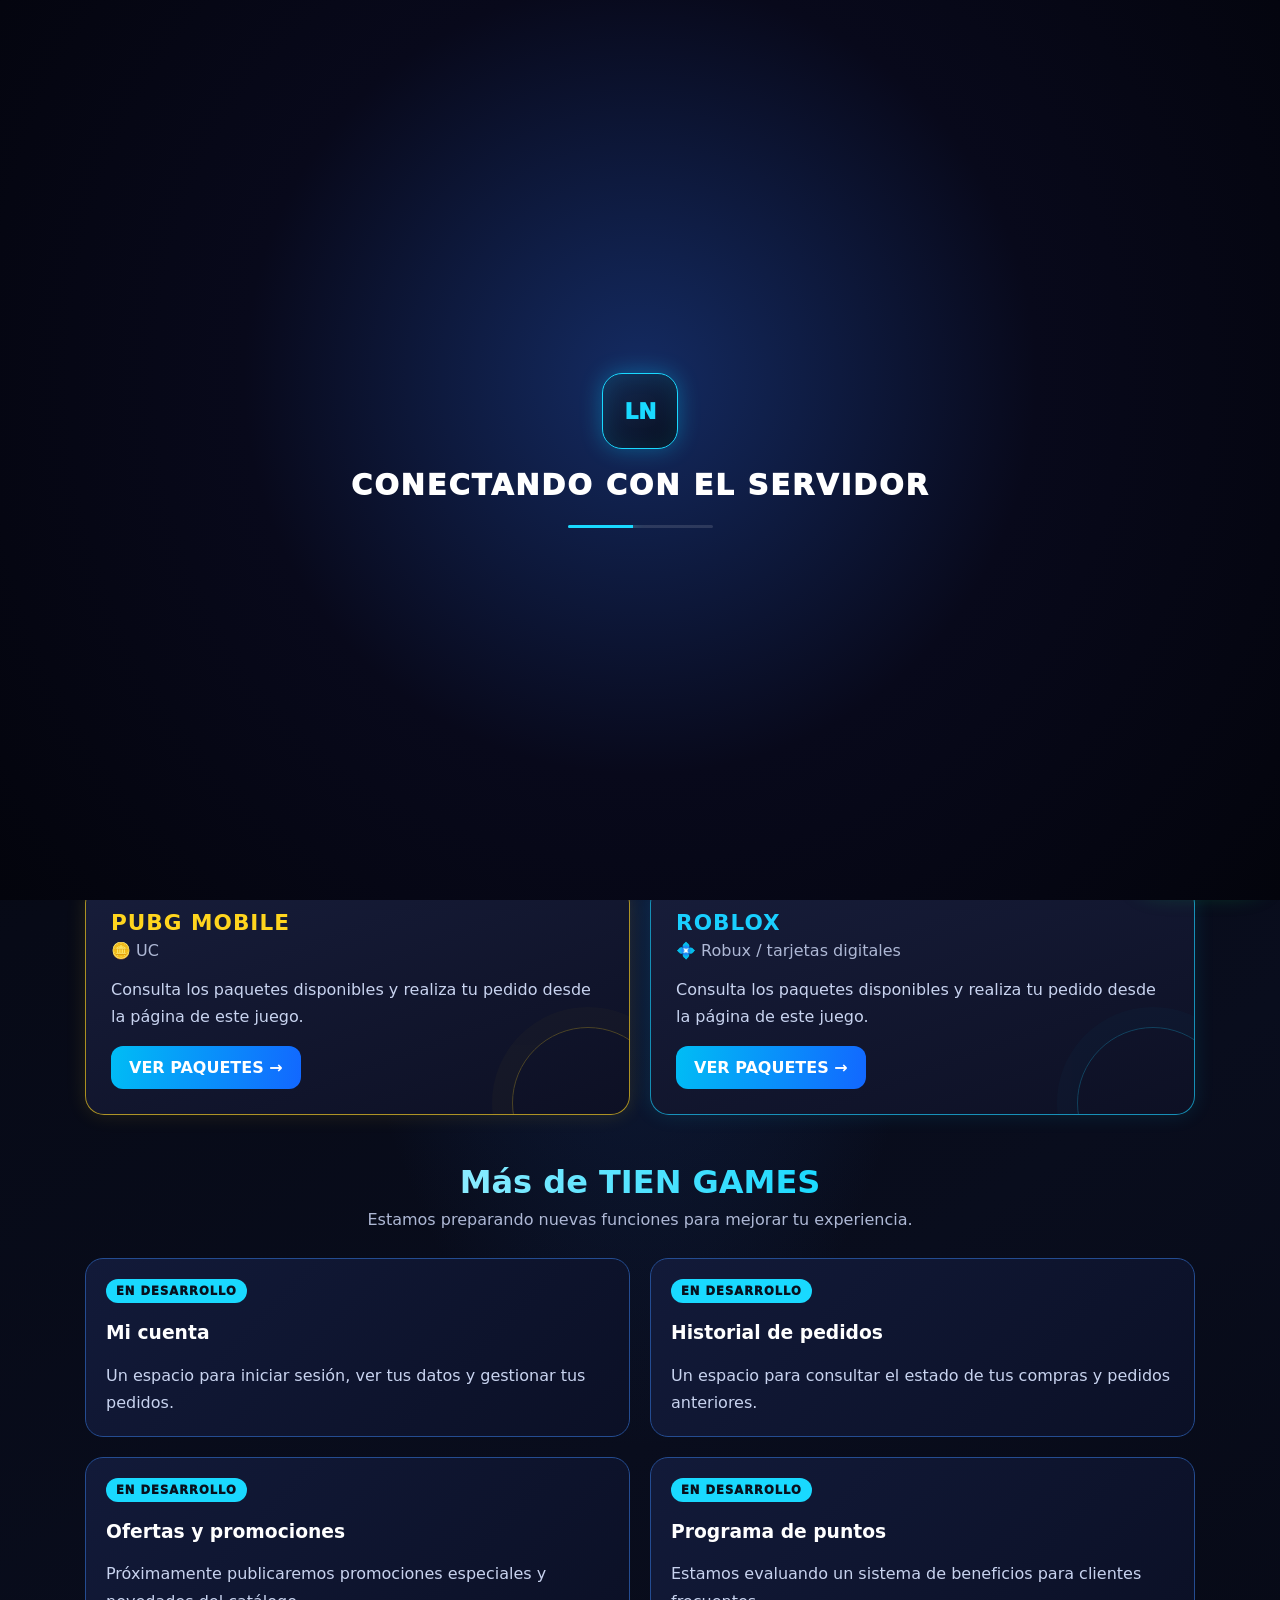
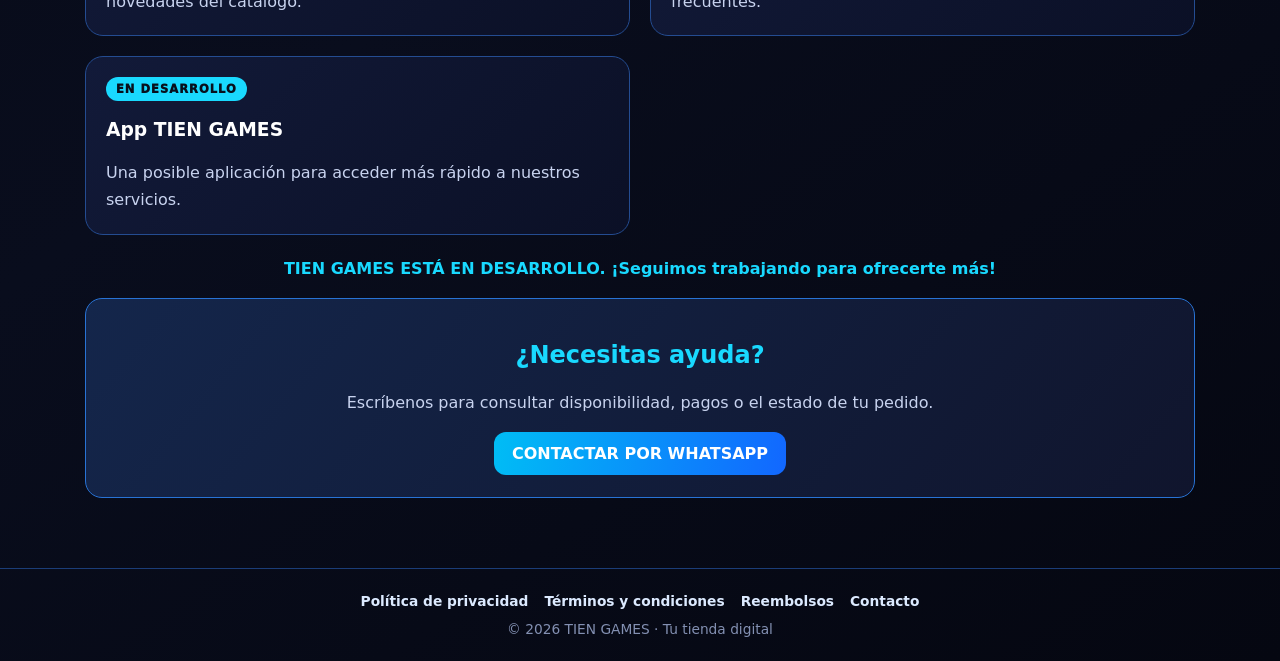
==== index.html @ 003c72b4 "Titulo estilo gamer sin puntos" ====
<!doctype html><html lang="es" translate="no"><head><meta charset="utf-8"><meta name="viewport" content="width=device-width,initial-scale=1"><meta name="google" content="notranslate"><meta name="theme-color" content="#08091b"><title>Tu tienda digital | TIEN GAMES</title><style>
:root{--bg:#070817;--panel:#11152b;--muted:#aeb8d5;--cyan:#19d9ff;--purple:#b34cff}
*{box-sizing:border-box}html{scroll-behavior:smooth}
body{margin:0;background:radial-gradient(ellipse at 50% -10%,#172d67 0%,#08091b 48%,#050610 100%);color:#fff;font-family:system-ui,-apple-system,Segoe UI,Roboto,Arial,sans-serif}
header{position:sticky;top:0;z-index:10;background:#08091bef;border-bottom:1px solid #1c3677;backdrop-filter:blur(14px)}
nav{max-width:1150px;margin:auto;padding:13px 20px;display:flex;align-items:center;justify-content:space-between;gap:14px}
.brand{font-size:1.35rem;font-weight:1000;letter-spacing:1px;font-style:italic;text-shadow:0 0 18px #08cfff;color:white;text-decoration:none}
.brand span{color:var(--cyan)}.navlinks{display:flex;gap:18px;flex-wrap:wrap}.navlinks a,footer a{color:#dceaff;text-decoration:none;font-weight:700}
main{max-width:1150px;margin:auto;padding:28px 20px 55px}
.hero{display:grid;grid-template-columns:1fr .9fr;gap:25px;align-items:center;margin:15px 0 45px}
.kicker{color:var(--cyan);font-weight:900;letter-spacing:3px;text-transform:uppercase;font-size:.78rem}
h1{font-size:clamp(2.5rem,7vw,5rem);line-height:.95;margin:12px 0 18px;font-weight:1000;font-style:italic;letter-spacing:-3px}
h1 span{color:var(--cyan);text-shadow:0 0 24px #00bfff}
p{color:#c8d3ef;line-height:1.7}.poster{width:100%;max-height:430px;object-fit:cover;object-position:top;border-radius:22px;border:1px solid #347dff;box-shadow:0 0 32px #124bff65}
.cta,.button{display:inline-block;background:linear-gradient(100deg,#00bdf5,#1267ff);color:white;text-decoration:none;font-weight:900;padding:12px 18px;border:0;border-radius:12px}
.section-title{text-align:center;margin:20px 0 25px}.section-title h2{font-size:2rem;margin-bottom:5px}.section-title p{margin-top:0;color:var(--muted)}
.games{display:grid;grid-template-columns:repeat(2,1fr);gap:17px}
.game{background:linear-gradient(160deg,#171d3a,#0d1024);border:1px solid color-mix(in srgb,var(--accent),transparent 35%);border-radius:19px;padding:22px;box-shadow:0 0 20px color-mix(in srgb,var(--accent),transparent 88%)}
.game h2,.game h3{color:var(--accent);margin:0 0 6px}.sub{color:var(--muted);margin-bottom:14px}
.pack{display:flex;justify-content:space-between;align-items:center;gap:8px;padding:11px 0;border-top:1px solid #ffffff16;font-size:.92rem}
.pack b{white-space:nowrap}.pack a{background:var(--accent);color:#06101e;font-weight:900;padding:7px 10px;border-radius:8px;text-decoration:none}
.card{background:#10152d;border:1px solid #1b3d78;border-radius:17px;padding:22px;margin:15px 0}
.card h2{color:var(--cyan)}.back{display:inline-block;margin:0 0 18px;color:var(--cyan);text-decoration:none;font-weight:800}
footer{text-align:center;color:#8390b2;padding:24px 15px;border-top:1px solid #1b3d78;font-size:.86rem}
footer .footlinks{display:flex;justify-content:center;gap:16px;flex-wrap:wrap;margin:0 0 12px}
.float-wa{position:fixed;right:15px;bottom:15px;z-index:20;background:#20c967;color:#fff;text-decoration:none;border-radius:50px;padding:13px 17px;font-weight:950;box-shadow:0 5px 25px #00c85366}
@media(max-width:700px){.hero{grid-template-columns:1fr}.poster{max-height:300px;object-fit:contain;background:#050610}.games{grid-template-columns:1fr}nav{align-items:flex-start;flex-direction:column}.navlinks{gap:13px;font-size:.9rem}main{padding:22px 15px 45px}}

/* TIEN GAMES · Motion Pack */
@keyframes tg-rise{from{opacity:0;transform:translateY(24px)}to{opacity:1;transform:translateY(0)}}
@keyframes tg-glow{0%,100%{filter:drop-shadow(0 0 4px #00cfff55)}50%{filter:drop-shadow(0 0 13px #00cfffaa)}}
@keyframes tg-shine{0%{background-position:0% 50%}100%{background-position:200% 50%}}
body{overflow-x:hidden}
header{animation:tg-rise .55s ease both}
.brand{animation:tg-glow 3.5s ease-in-out infinite}
main>*{animation:tg-rise .7s ease both}
.game,.card{transition:transform .28s ease,border-color .28s ease,box-shadow .28s ease}
.game:hover,.card:hover{transform:translateY(-5px);border-color:#24cfff;box-shadow:0 12px 34px #087dff30}
.cta,.button,.pack a,.float-wa{transition:transform .2s ease,filter .2s ease,box-shadow .2s ease}
.cta:hover,.button:hover,.pack a:hover,.float-wa:hover{transform:translateY(-3px);filter:brightness(1.13);box-shadow:0 8px 25px #087dff55}
.cta:active,.button:active,.pack a:active{transform:scale(.97)}
.section-title h2{background:linear-gradient(90deg,#fff,#19d9ff,#a7aaff,#fff);background-size:200% auto;background-clip:text;-webkit-background-clip:text;color:transparent;animation:tg-shine 7s linear infinite}
.dev-card{position:relative;overflow:hidden;background:linear-gradient(135deg,#121a39,#0b1026);border:1px solid #244c91;border-radius:18px;padding:20px;transition:transform .25s ease,border-color .25s ease}
.dev-card:before{content:"";position:absolute;inset:0 auto 0 -120%;width:70%;background:linear-gradient(100deg,transparent,#ffffff12,transparent);transform:skewX(-20deg);animation:tg-sweep 6s ease-in-out infinite}
@keyframes tg-sweep{0%,65%{left:-120%}100%{left:160%}}
.dev-label{display:inline-block;color:#08101d;background:#19d9ff;border-radius:30px;padding:5px 10px;font-size:.72rem;font-weight:950;letter-spacing:1px}
.dev-card p{margin-bottom:0}
@media(prefers-reduced-motion:reduce){*,*:before,*:after{animation-duration:.01ms!important;animation-iteration-count:1!important;scroll-behavior:auto!important;transition-duration:.01ms!important}}


/* GROUP LN · Intro de entrada para la página principal */
.group-ln-splash{
  position:fixed;inset:0;z-index:9999;display:grid;place-items:center;
  padding:24px;background:radial-gradient(circle at 50% 42%,#142b62 0%,#08091b 48%,#03040c 100%);
  opacity:1;visibility:visible;transition:opacity .65s ease,visibility .65s ease;
}
.group-ln-splash.is-leaving{opacity:0;visibility:hidden;pointer-events:none}
.group-ln-splash-inner{text-align:center;animation:ln-enter .85s cubic-bezier(.2,.8,.2,1) both}
.group-ln-mark{
  width:62px;height:62px;margin:0 auto 19px;border:1px solid #19d9ff88;border-radius:19px;
  display:grid;place-items:center;color:#19d9ff;font-size:1.35rem;font-weight:1000;
  box-shadow:0 0 34px #00bfff30,inset 0 0 22px #00bfff12;
}
.group-ln-overline{color:#8fa9d8;font-size:.68rem;font-weight:850;letter-spacing:4px;text-transform:uppercase}
.group-ln-name{margin:9px 0 0;color:#fff;font-size:clamp(1.55rem,6vw,2.2rem);font-weight:950;letter-spacing:1px}
.group-ln-name span{color:#19d9ff}
.group-ln-loading{width:118px;height:2px;margin:23px auto 0;background:#ffffff20;overflow:hidden;border-radius:9px}
.group-ln-loading:after{content:"";display:block;width:45%;height:100%;background:#19d9ff;box-shadow:0 0 12px #19d9ff;animation:ln-load 1.25s ease-in-out infinite}
.group-ln-credit{color:#8494b9;font-size:.75rem;letter-spacing:.5px;margin-top:13px}
footer .group-ln-footer{display:block;margin-top:9px;color:#7f91b8;font-size:.72rem;letter-spacing:.35px}
@keyframes ln-enter{from{opacity:0;transform:translateY(13px) scale(.98)}to{opacity:1;transform:translateY(0) scale(1)}}
@keyframes ln-load{from{transform:translateX(-110%)}to{transform:translateX(245%)}}
@media(prefers-reduced-motion:reduce){
 .group-ln-splash,.group-ln-splash-inner,.group-ln-loading:after{animation:none!important;transition:none!important}
}

</style>
<style id="tg-home-v2">
body{background:
radial-gradient(ellipse at 50% -12%,#183b79 0%,transparent 48%),
linear-gradient(145deg,#050711,#090d1d 60%,#050711)}
header{border-bottom-color:#2455a0}
.brand{letter-spacing:2px}
.hero{min-height:390px;padding:24px 0}
.hero>div{animation:tg-home-in .8s both}
.hero .kicker{letter-spacing:4px}
.hero h1{text-shadow:0 8px 30px #0008}
.poster{transition:transform .45s,box-shadow .45s}
.poster:hover{transform:scale(1.015);box-shadow:0 0 45px #167cff80}
.games{gap:20px}
.game{position:relative;overflow:hidden;min-height:190px;padding:25px}
.game:after{content:"";position:absolute;right:-35px;bottom:-65px;width:150px;height:150px;border:1px solid var(--accent);border-radius:50%;opacity:.25;box-shadow:0 0 0 20px color-mix(in srgb,var(--accent),transparent 90%)}
.game h3{font-size:1.35rem;letter-spacing:1px}
.game .button{position:relative;z-index:1}
.dev-card{min-height:160px}
.card#contacto{background:linear-gradient(130deg,#14264b,#10152d);border-color:#2873d5}
.float-wa{border:1px solid #ffffff55}
.group-ln-mark{
 width:76px;height:76px;border-radius:20px;border:1px solid #19d9ff;
 background:linear-gradient(145deg,#142c55,#080d1d);
 box-shadow:0 0 22px #00cfff55,inset 0 0 22px #00cfff20;
 animation:tg-logo-pulse 1.8s ease-in-out infinite;
}
.group-ln-name{font-size:clamp(1.15rem,5vw,1.8rem);letter-spacing:2px}
.group-ln-loading{width:145px;height:3px}
@keyframes tg-logo-pulse{0%,100%{transform:scale(1);box-shadow:0 0 18px #00cfff55}50%{transform:scale(1.06);box-shadow:0 0 36px #00cfffaa}}
@keyframes tg-home-in{from{opacity:0;transform:translateY(20px)}to{opacity:1;transform:translateY(0)}}
@media(max-width:700px){.hero{padding:10px 0 25px}.game{min-height:0}}
</style>

<script src="https://cdn.jsdelivr.net/npm/@supabase/supabase-js@2"></script>
<script src="js/supabase-config.js"></script>
<link rel="stylesheet" href="css/gamer-title.css">
</head><body>

<div class="group-ln-splash" id="groupLnSplash" aria-label="Conectando con el servidor">
  <div class="group-ln-splash-inner">
    <div class="group-ln-mark" aria-hidden="true">LN</div>
    
    <div class="group-ln-name">CONECTANDO CON EL SERVIDOR</div>
    <div class="group-ln-loading" aria-hidden="true"></div>
    
  </div>
</div>
<header><nav><a class="brand" translate="no" href="index.html">♛ TIEN <span>GAMES</span></a>
    <div class="navlinks"><a href="index.html#juegos">Juegos</a><a href="index.html#novedades">Novedades</a><a href="index.html#contacto">Contacto</a><a href="privacidad.html">Privacidad</a><a href="cuenta.html">Mi cuenta</a></div></nav></header><main><section class="hero"><div><div class="kicker">Tu tienda digital</div><h1>RECARGA<br><span>JUEGA</span><br>DISFRUTA</h1><p>Encuentra recargas y productos digitales para tus videojuegos favoritos. Elige tu juego y consulta tu pedido por WhatsApp.</p><a class="cta" href="#juegos">⚡ VER LOS JUEGOS</a></div><img class="poster" src="assets/tien-games-poster.jpg" alt="Promociones de TIEN GAMES"></section>
<section id="juegos"><div class="section-title"><h2>🎮 Elige tu juego</h2><p>Entra en cada apartado para ver sus paquetes y precios.</p></div><div class="games"><article class="game" style="--accent:#d94cff"><h3>FREE FIRE</h3><div class="sub">💎 Diamantes</div><p>Consulta los paquetes disponibles y realiza tu pedido desde la página de este juego.</p><a class="button" href="free-fire.html">VER PAQUETES →</a></article><article class="game" style="--accent:#ff4545"><h3>BLOOD STRIKE</h3><div class="sub">🪙 Oros</div><p>Consulta los paquetes disponibles y realiza tu pedido desde la página de este juego.</p><a class="button" href="blood-strike.html">VER PAQUETES →</a></article><article class="game" style="--accent:#ffd51e"><h3>PUBG MOBILE</h3><div class="sub">🪙 UC</div><p>Consulta los paquetes disponibles y realiza tu pedido desde la página de este juego.</p><a class="button" href="pubg-mobile.html">VER PAQUETES →</a></article><article class="game" style="--accent:#19cfff"><h3>ROBLOX</h3><div class="sub">💠 Robux / tarjetas digitales</div><p>Consulta los paquetes disponibles y realiza tu pedido desde la página de este juego.</p><a class="button" href="roblox.html">VER PAQUETES →</a></article></div></section>

<section id="novedades" style="margin-top:48px">
  <div class="section-title"><h2>Más de TIEN GAMES</h2><p>Estamos preparando nuevas funciones para mejorar tu experiencia.</p></div>
  <div class="games">
<article class="dev-card"><span class="dev-label">EN DESARROLLO</span><h3>Mi cuenta</h3><p>Un espacio para iniciar sesión, ver tus datos y gestionar tus pedidos.</p></article>
    <article class="dev-card"><span class="dev-label">EN DESARROLLO</span><h3>Historial de pedidos</h3><p>Un espacio para consultar el estado de tus compras y pedidos anteriores.</p></article>
    <article class="dev-card"><span class="dev-label">EN DESARROLLO</span><h3>Ofertas y promociones</h3><p>Próximamente publicaremos promociones especiales y novedades del catálogo.</p></article>
    <article class="dev-card"><span class="dev-label">EN DESARROLLO</span><h3>Programa de puntos</h3><p>Estamos evaluando un sistema de beneficios para clientes frecuentes.</p></article>
    <article class="dev-card"><span class="dev-label">EN DESARROLLO</span><h3>App TIEN GAMES</h3><p>Una posible aplicación para acceder más rápido a nuestros servicios.</p></article>
  </div>
  <p style="text-align:center;font-weight:900;color:#19d9ff;margin-top:20px">TIEN GAMES ESTÁ EN DESARROLLO. ¡Seguimos trabajando para ofrecerte más!</p>
</section>

<section class="card" id="contacto" style="text-align:center"><h2>¿Necesitas ayuda?</h2><p>Escríbenos para consultar disponibilidad, pagos o el estado de tu pedido.</p><a class="cta" href="https://wa.me/595993420918?text=Hola%20TIEN%20GAMES%2C%20quiero%20hacer%20una%20consulta." target="_blank" rel="noopener">CONTACTAR POR WHATSAPP</a></section></main><footer><div class="footlinks"><a href="privacidad.html">Política de privacidad</a><a href="terminos.html">Términos y condiciones</a><a href="reembolsos.html">Reembolsos</a><a href="index.html#contacto">Contacto</a></div>© <span class="year"></span> TIEN GAMES · Tu tienda digital</footer>
<script>document.querySelectorAll(".year").forEach(e=>e.textContent=new Date().getFullYear());</script><a class="float-wa" href="https://wa.me/595993420918?text=Hola%20TIEN%20GAMES%2C%20quiero%20hacer%20una%20consulta." target="_blank" rel="noopener">WhatsApp</a>
<script>
(() => {
  const items = document.querySelectorAll('.game,.card,.dev-card,.pack');
  if (!('IntersectionObserver' in window) || window.matchMedia('(prefers-reduced-motion: reduce)').matches) return;
  items.forEach(el => el.classList.add('tg-pending'));
  const style = document.createElement('style');
  style.textContent = '.tg-pending{opacity:0;transform:translateY(18px);transition:opacity .55s ease,transform .55s ease}.tg-pending.tg-visible{opacity:1;transform:translateY(0)}';
  document.head.appendChild(style);
  const observer = new IntersectionObserver(entries => entries.forEach(entry => {
    if(entry.isIntersecting){entry.target.classList.add('tg-visible');observer.unobserve(entry.target);}
  }), {threshold:.08});
  items.forEach(el => observer.observe(el));
})();
</script>


<script>
(() => {
  const splash = document.getElementById('groupLnSplash');
  if (!splash) return;
  const hideSplash = () => splash.classList.add('is-leaving');
  window.setTimeout(hideSplash, 1850);
  splash.addEventListener('click', hideSplash, { once: true });
})();
</script>

</body></html>
---- css/gamer-title.css ----
@import url('https://fonts.googleapis.com/css2?family=Orbitron:wght@800;900&display=swap');
.hero h1{font-family:"Orbitron","Arial Black",system-ui,sans-serif;font-style:normal;font-weight:900;font-size:clamp(2rem,7vw,3.6rem);line-height:1.08;letter-spacing:3px;text-transform:uppercase;margin:14px 0 20px;padding-left:16px;border-left:4px solid #19d9ff;color:#fff;filter:drop-shadow(0 0 14px rgba(25,217,255,.35));animation:tg-glitch .7s steps(1,end) 1 both}
.hero h1 span{color:#19d9ff;text-shadow:0 0 18px #00bfff,0 0 38px rgba(0,191,255,.55)}
.hero h1{background:linear-gradient(90deg,#fff 0,#fff 100%);-webkit-background-clip:text;background-clip:text}
@keyframes tg-glitch{0%{transform:translateX(-8px) skewX(-8deg);opacity:0}25%{transform:translateX(5px) skewX(5deg);opacity:1}45%{transform:translateX(-4px) skewX(-3deg)}65%{transform:translateX(2px)}100%{transform:none}}
@media(prefers-reduced-motion:reduce){.hero h1{animation:none}}
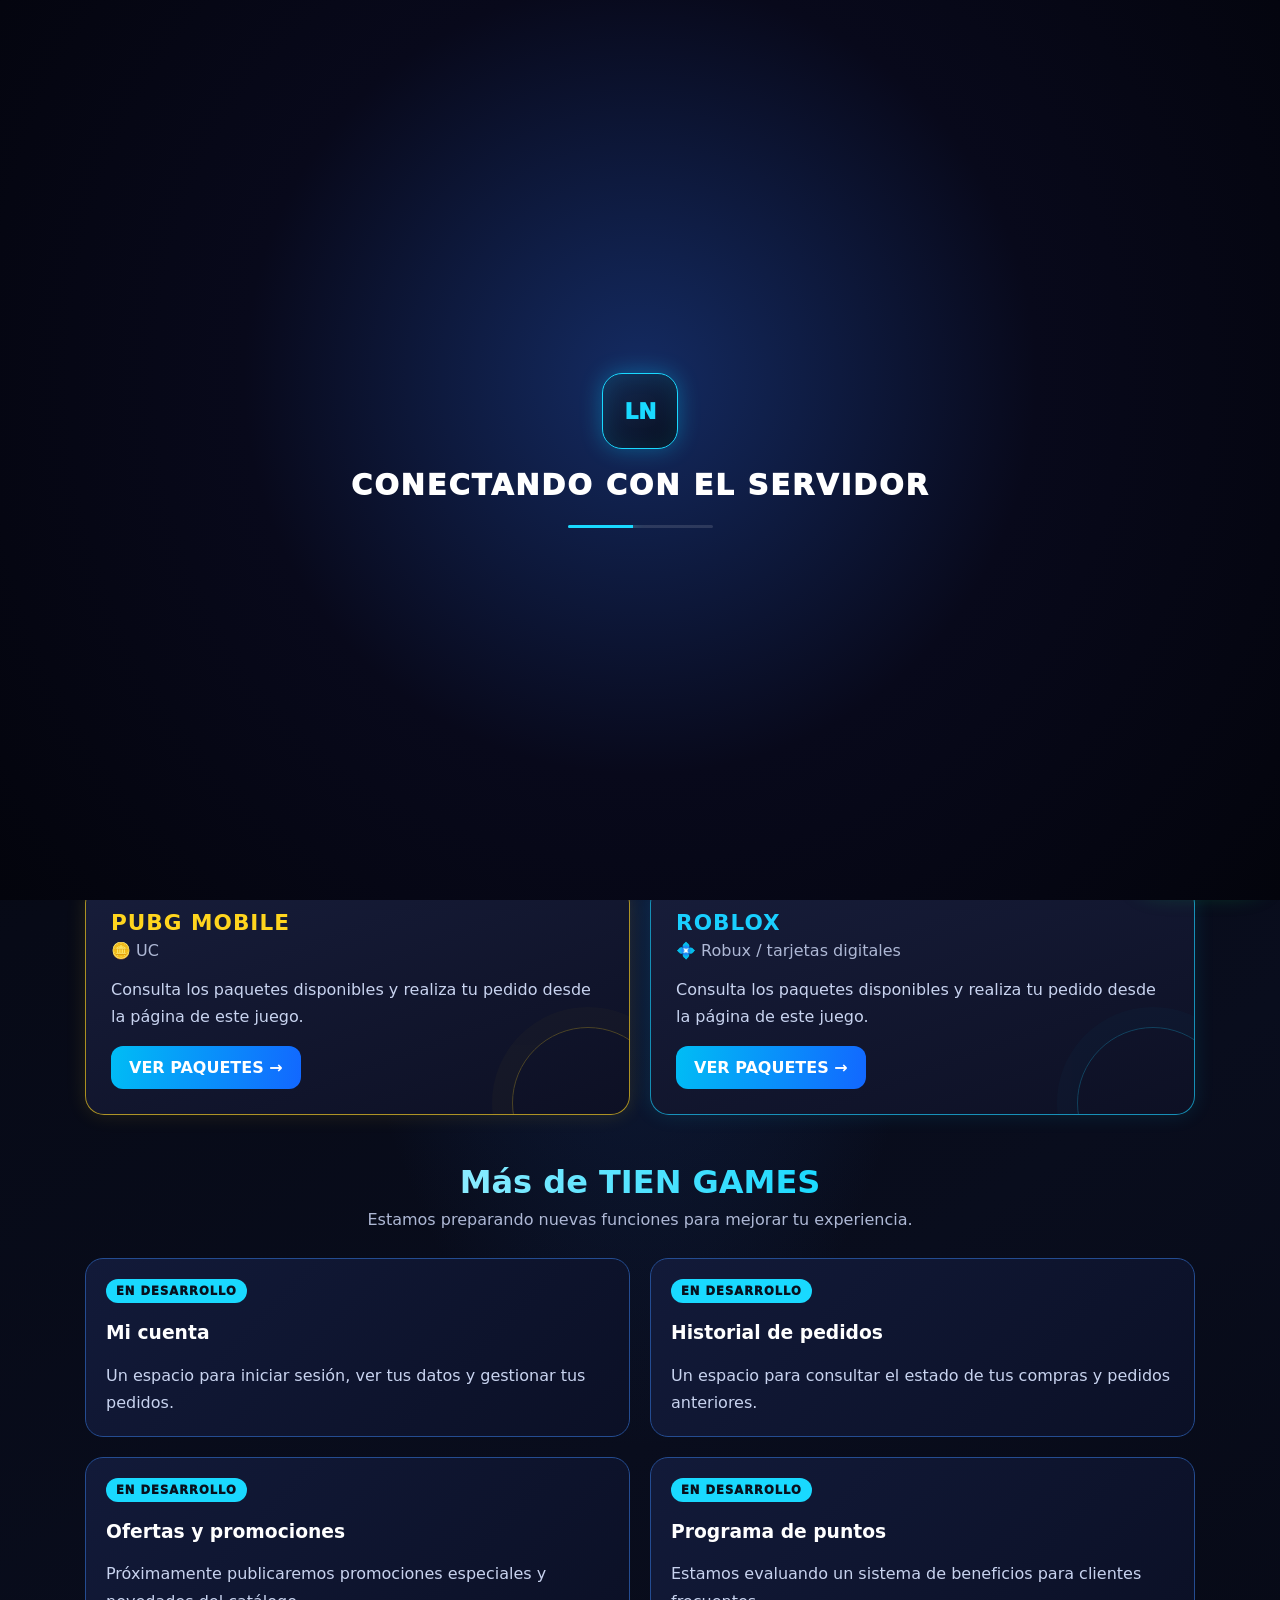
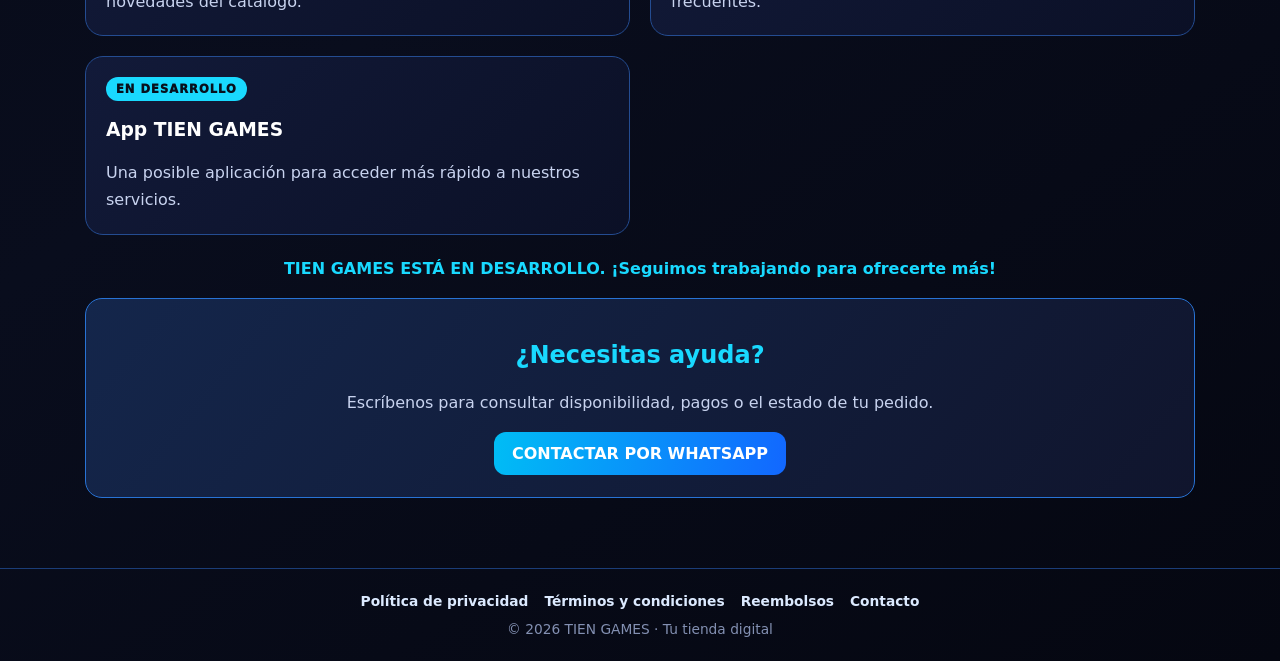
==== commit a0fdd033: "Aviso de actualizacion" ====
--- a/index.html
+++ b/index.html
@@ -111,6 +111,7 @@
 <script src="https://cdn.jsdelivr.net/npm/@supabase/supabase-js@2"></script>
 <script src="js/supabase-config.js"></script>
 <link rel="stylesheet" href="css/gamer-title.css">
+<script defer src="js/aviso.js"></script>
 </head><body>
 
 <div class="group-ln-splash" id="groupLnSplash" aria-label="Conectando con el servidor">
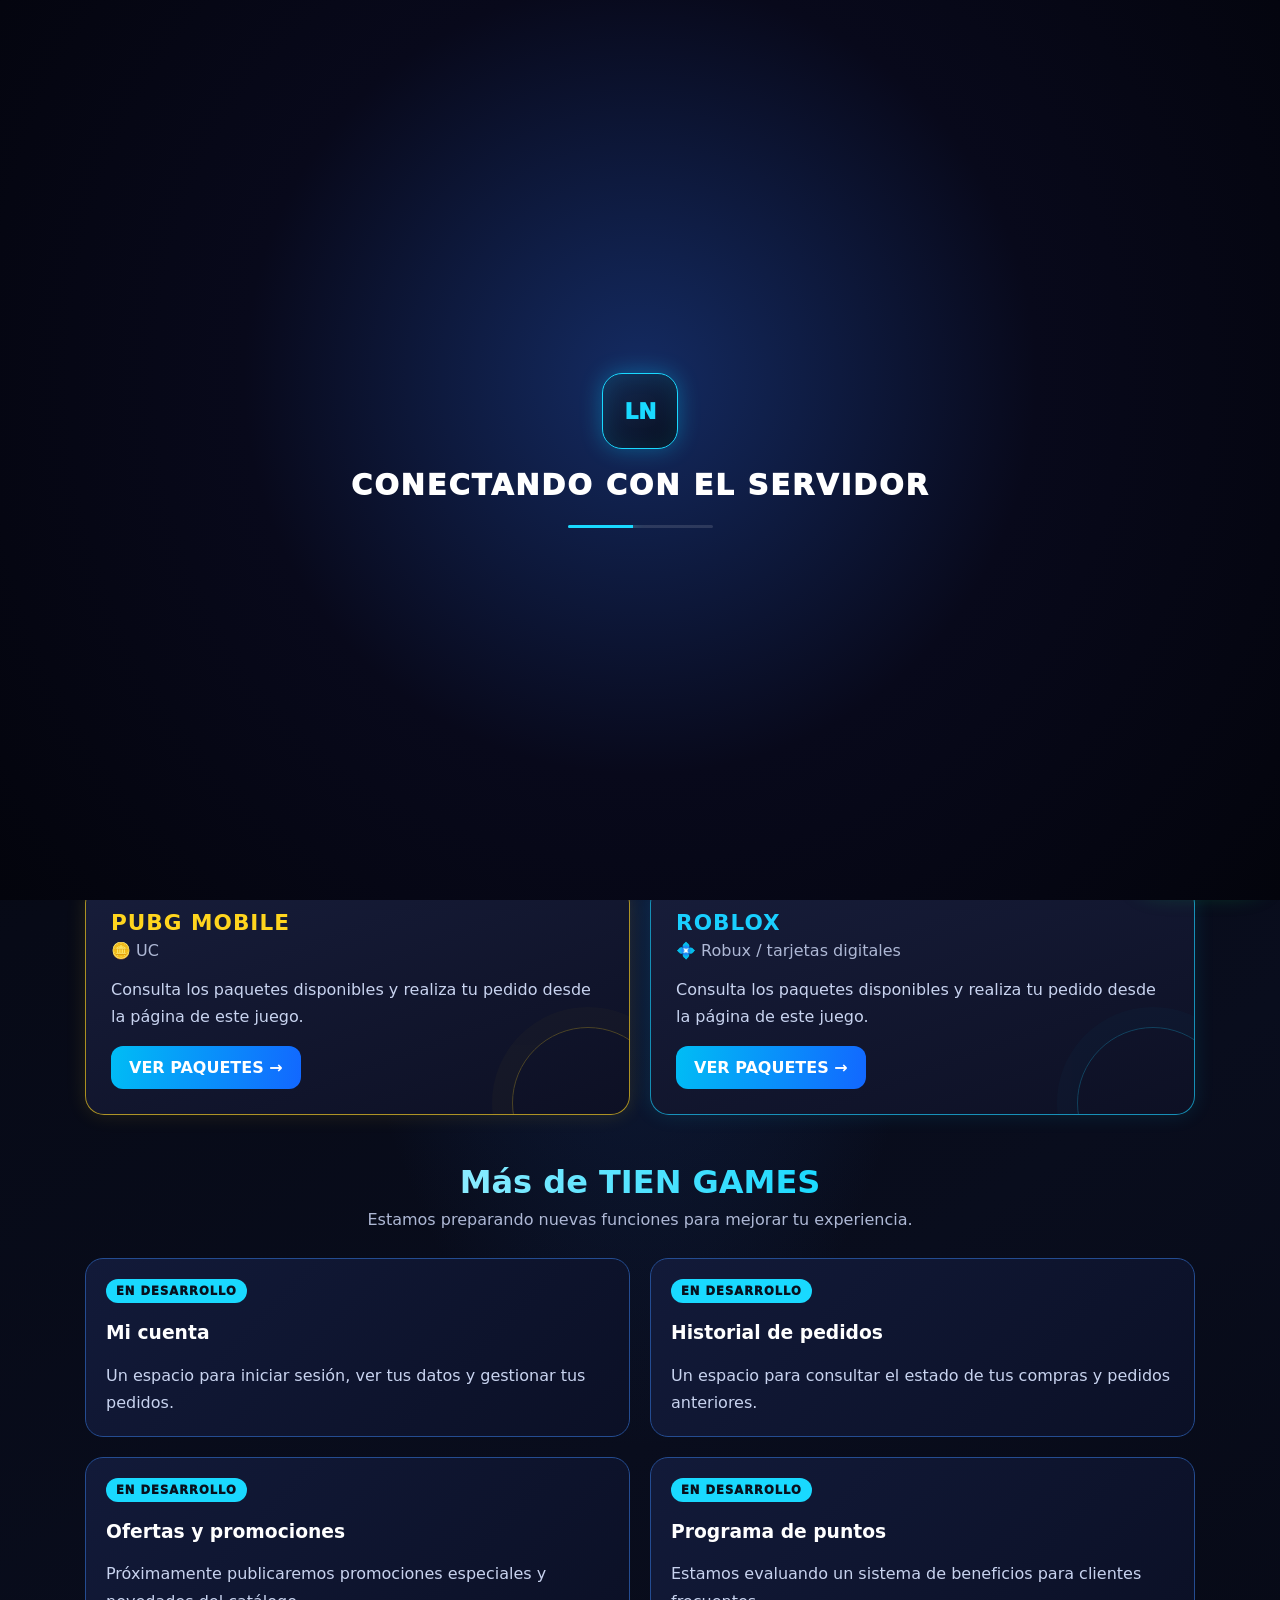
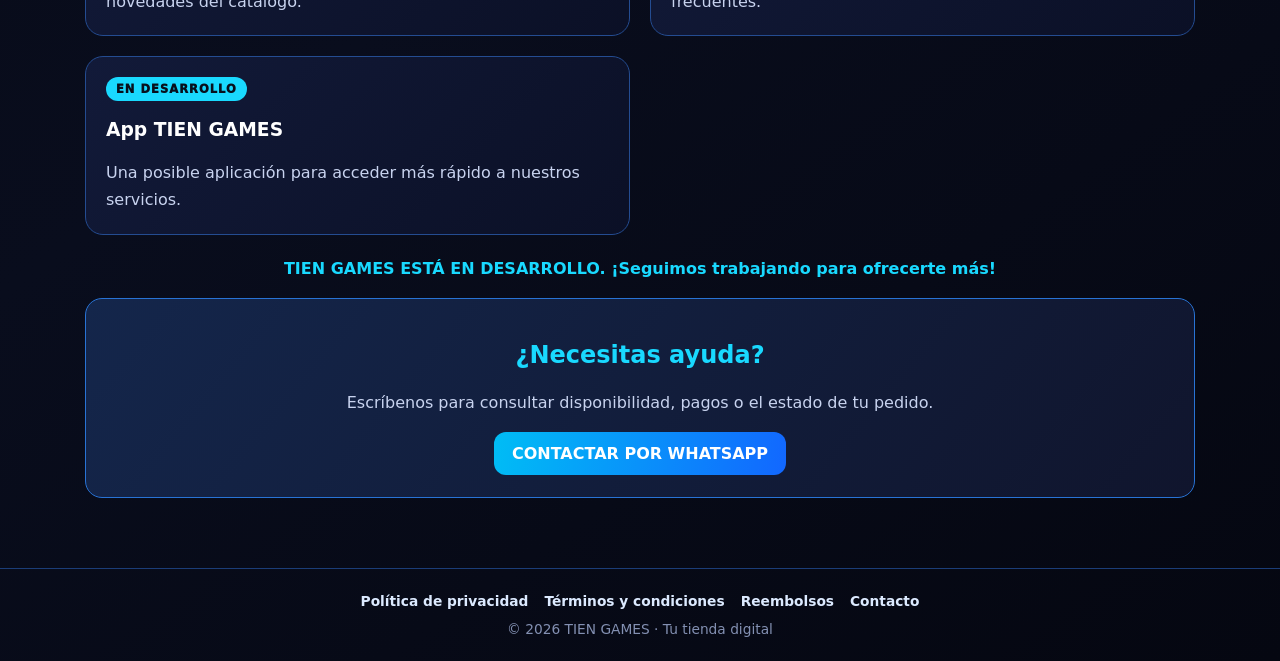
==== commit 1f90cfca: "Tarjeta que se agranda al abrir catalogo, aviso simple" ====
--- a/index.html
+++ b/index.html
@@ -112,6 +112,8 @@
 <script src="js/supabase-config.js"></script>
 <link rel="stylesheet" href="css/gamer-title.css">
 <script defer src="js/aviso.js"></script>
+<link rel="stylesheet" href="css/card-expand.css">
+<script defer src="js/card-expand.js"></script>
 </head><body>
 
 <div class="group-ln-splash" id="groupLnSplash" aria-label="Conectando con el servidor">
--- a/css/card-expand.css
+++ b/css/card-expand.css
@@ -0,0 +1,7 @@
+.tg-grow{position:fixed;z-index:99999;display:grid;place-items:center;border-radius:19px;border:1px solid var(--ac);background:radial-gradient(120% 80% at 70% 20%,color-mix(in srgb,var(--ac),#0a0c1f 82%),#070818 62%);transition:top .5s cubic-bezier(.7,.05,.2,1),left .5s cubic-bezier(.7,.05,.2,1),width .5s cubic-bezier(.7,.05,.2,1),height .5s cubic-bezier(.7,.05,.2,1),border-radius .5s}
+.tg-grow strong{font:900 clamp(1.8rem,9vw,3rem) Orbitron,"Arial Black",system-ui,sans-serif;letter-spacing:3px;color:#fff;text-shadow:0 0 22px var(--ac);opacity:0;transition:opacity .35s .15s}
+.tg-grow.go{top:0!important;left:0!important;width:100vw!important;height:100vh!important;height:100dvh!important;border-radius:0}
+.tg-grow.go strong{opacity:1}
+.catalog-banner,.catalog-banner + .card{animation:tg-zoomin .6s cubic-bezier(.2,.8,.2,1) both}
+@keyframes tg-zoomin{from{opacity:0;transform:scale(.92)}}
+@media(prefers-reduced-motion:reduce){.tg-grow{display:none}.catalog-banner,.catalog-banner + .card{animation:none}}
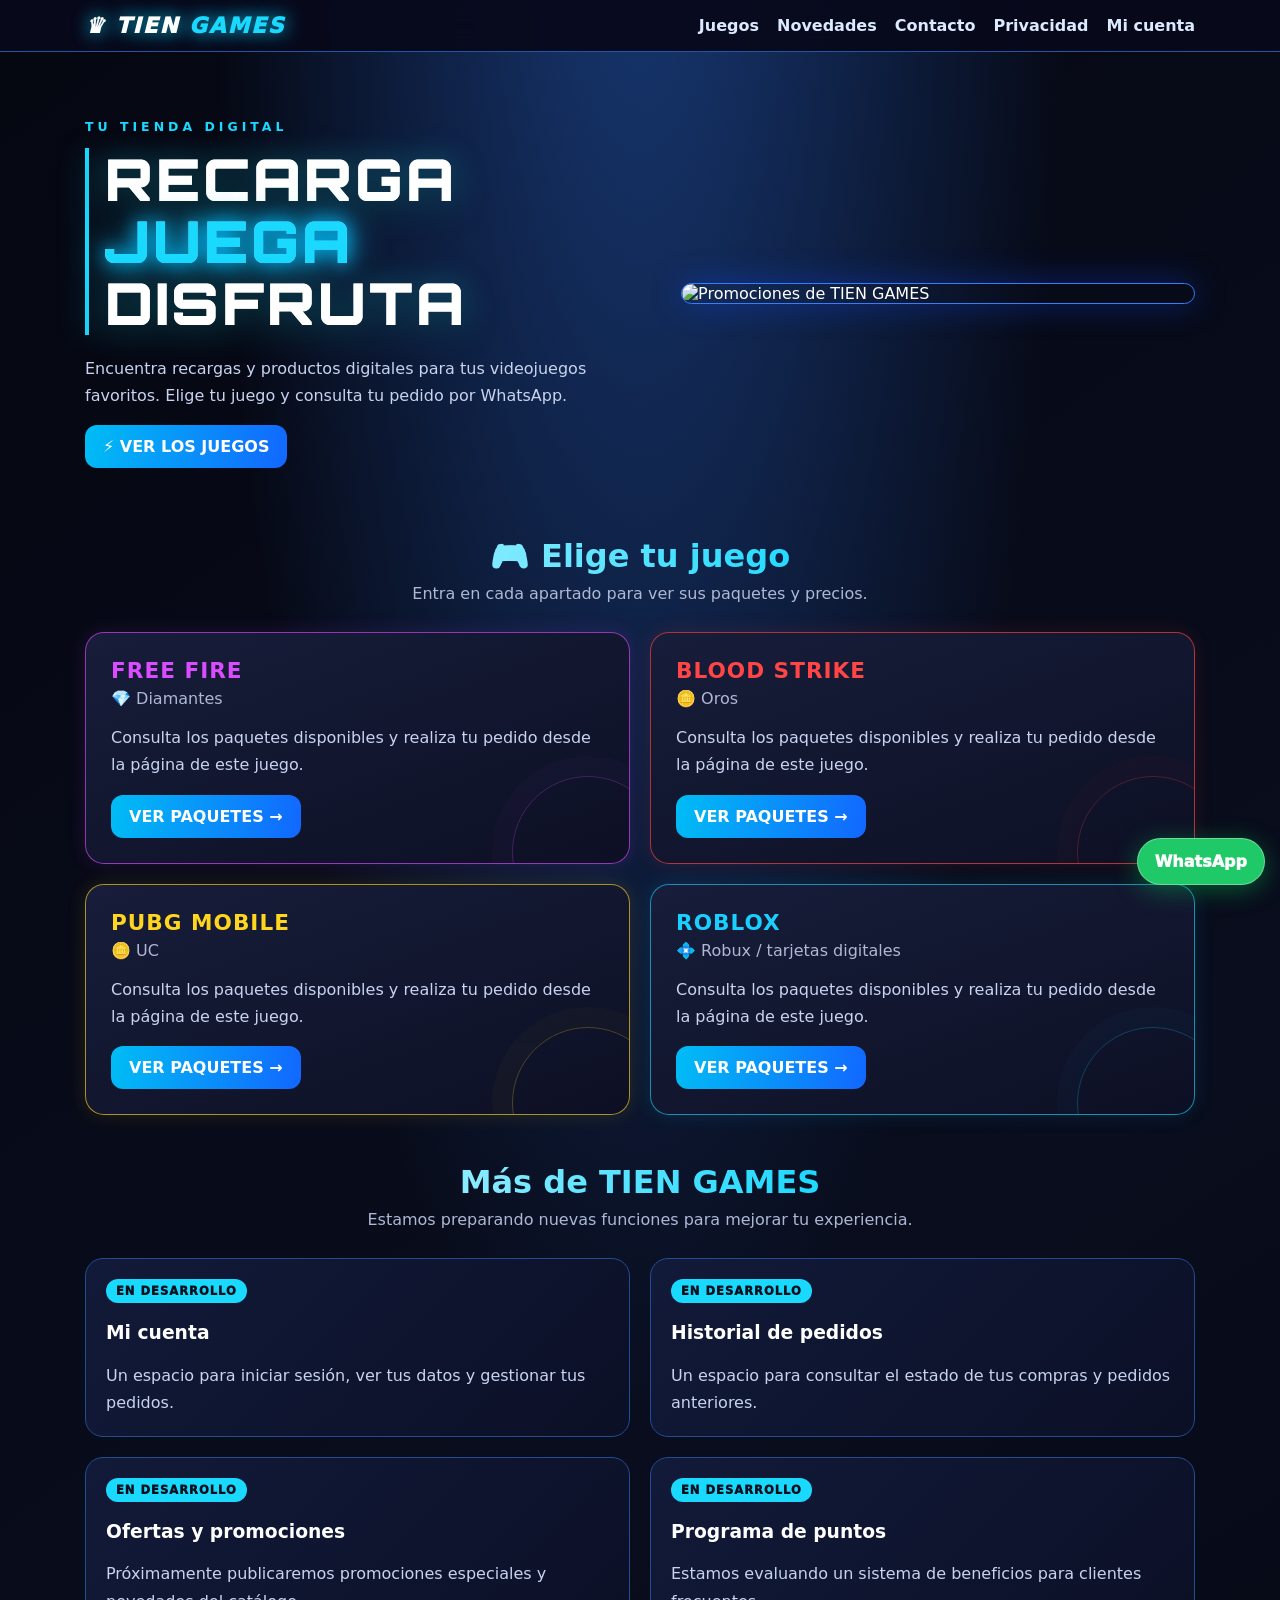
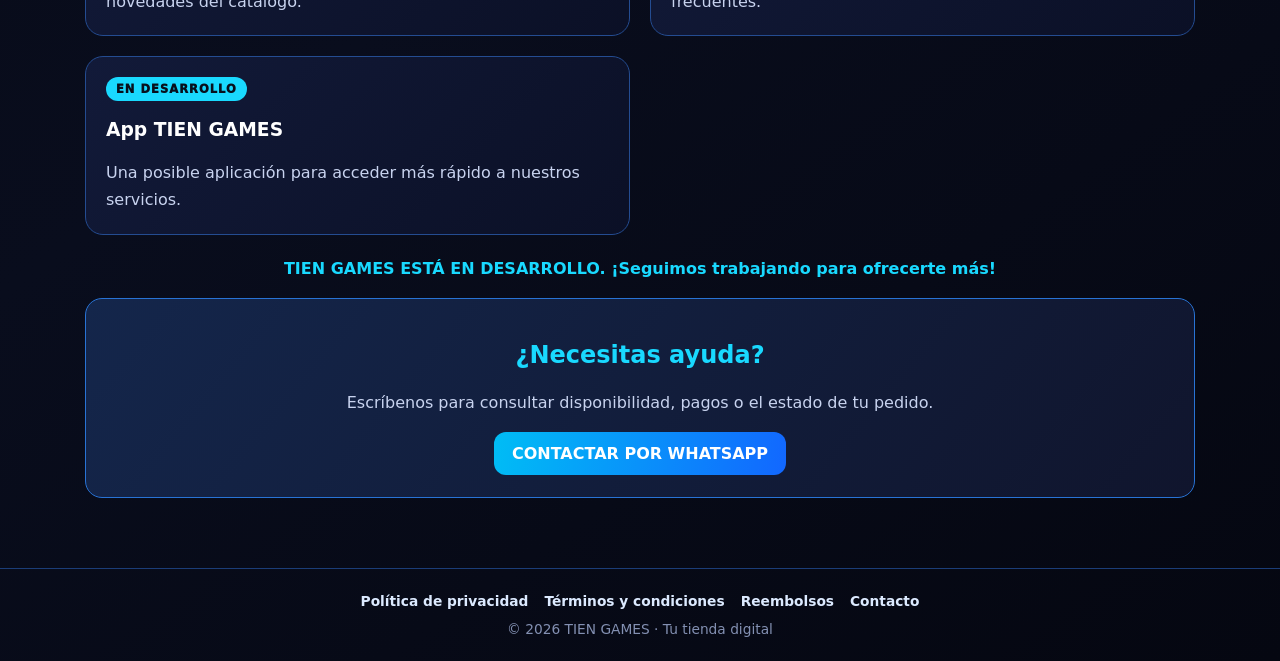
==== commit 56695007: "Mi cuenta proximamente, sin en desarrollo en catalogos, animacion de paquetes" ====
--- a/index.html
+++ b/index.html
@@ -114,6 +114,8 @@
 <script defer src="js/aviso.js"></script>
 <link rel="stylesheet" href="css/card-expand.css">
 <script defer src="js/card-expand.js"></script>
+<script defer src="js/cuenta-pronto.js"></script>
+<script defer src="js/cuenta-pronto.js"></script>
 </head><body>
 
 <div class="group-ln-splash" id="groupLnSplash" aria-label="Conectando con el servidor">
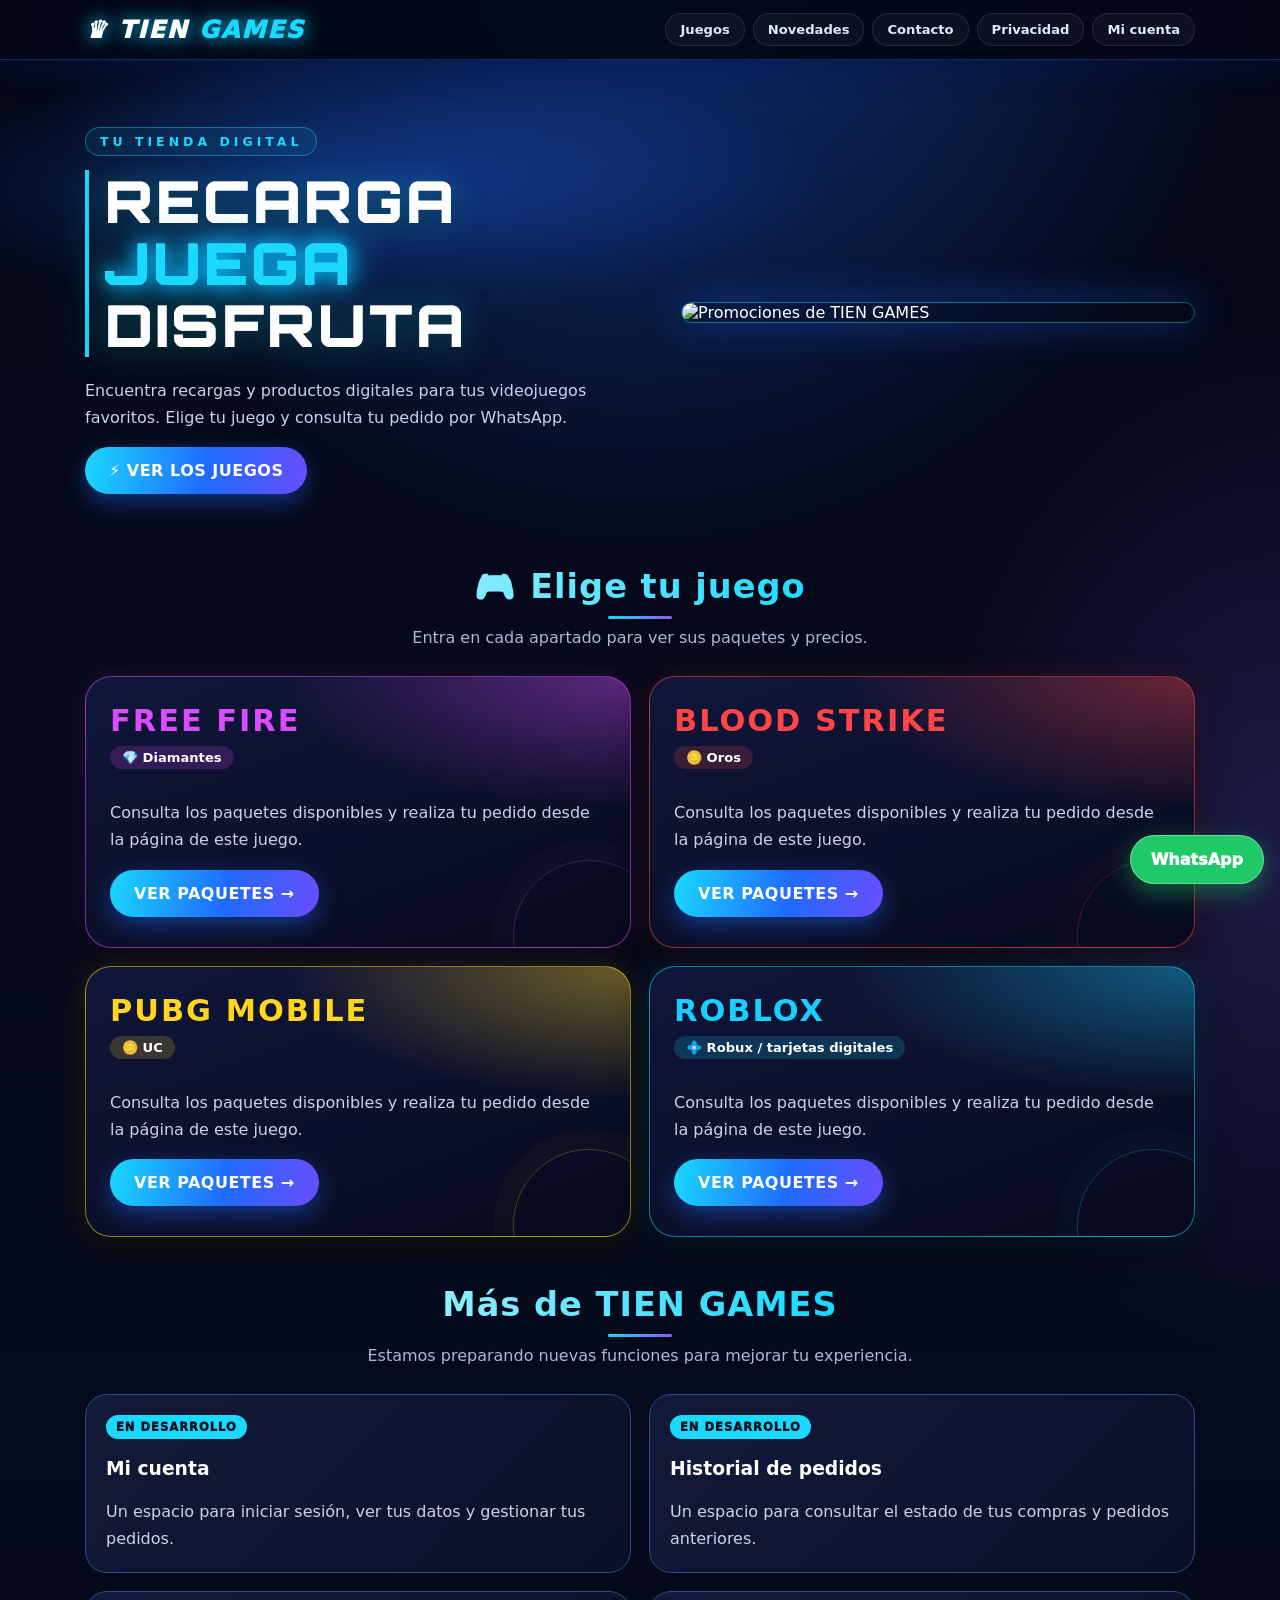
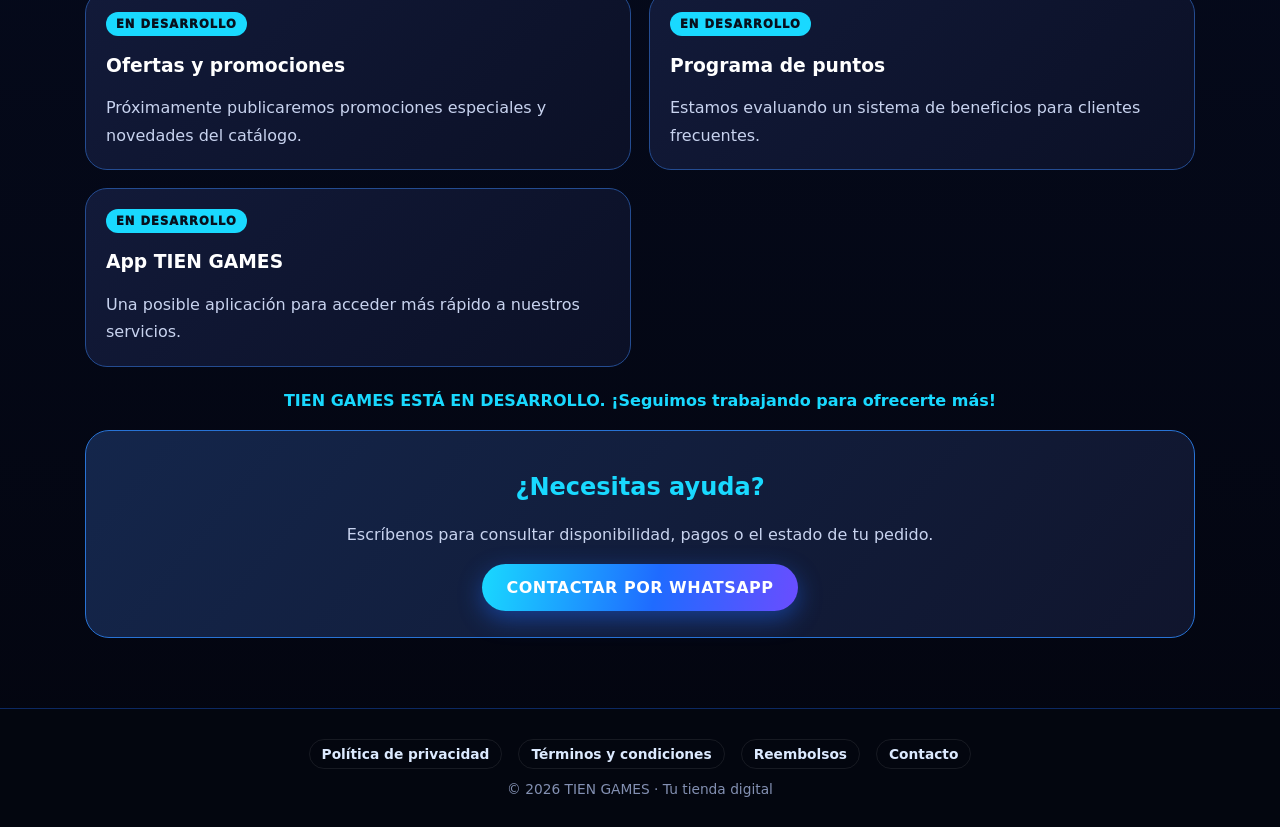
==== commit 9e0425f4: "Rediseno visual premium" ====
--- a/index.html
+++ b/index.html
@@ -116,6 +116,7 @@
 <script defer src="js/card-expand.js"></script>
 <script defer src="js/cuenta-pronto.js"></script>
 <script defer src="js/cuenta-pronto.js"></script>
+<link rel="stylesheet" href="css/premium.css?v=1">
 </head><body>
 
 <div class="group-ln-splash" id="groupLnSplash" aria-label="Conectando con el servidor">
--- a/css/premium.css
+++ b/css/premium.css
@@ -0,0 +1,28 @@
+body{background:radial-gradient(70% 40% at 50% -5%,rgba(31,107,255,.45),transparent 70%),radial-gradient(40% 30% at 100% 35%,rgba(139,92,255,.18),transparent 70%),linear-gradient(180deg,#040817,#050a1c 60%,#03050f)}
+header{background:rgba(4,8,23,.96);border-bottom:1px solid rgba(31,107,255,.35);box-shadow:0 8px 30px rgba(0,20,80,.45)}
+.brand{font-size:1.5rem;letter-spacing:2px}
+.navlinks{gap:8px}
+.navlinks a{padding:8px 14px;border-radius:99px;border:1px solid rgba(255,255,255,.1);background:rgba(255,255,255,.04);font-size:.82rem;transition:background .2s,border-color .2s,transform .2s}
+.navlinks a:hover,.navlinks a:active{background:rgba(31,107,255,.28);border-color:#19d9ff;transform:translateY(-1px)}
+.hero{position:relative}
+.hero::before{content:"";position:absolute;inset:-10% -10% auto -10%;height:75%;background:radial-gradient(50% 60% at 30% 40%,rgba(31,107,255,.35),transparent 70%);pointer-events:none;z-index:-1}
+.kicker{display:inline-block;padding:6px 14px;border:1px solid rgba(25,217,255,.4);border-radius:99px;background:rgba(25,217,255,.08)}
+.poster{border-radius:26px;border:1px solid rgba(25,217,255,.45);box-shadow:0 0 40px rgba(31,107,255,.45)}
+.cta,.button{position:relative;overflow:hidden;border-radius:99px;padding:14px 24px;background:linear-gradient(100deg,#19d9ff,#1f6bff 55%,#6a4dff);box-shadow:0 8px 24px rgba(31,107,255,.45);letter-spacing:.5px;transition:transform .2s,filter .2s}
+.cta::after,.button::after{content:"";position:absolute;top:0;bottom:0;left:-80%;width:50%;background:linear-gradient(100deg,transparent,rgba(255,255,255,.35),transparent);transform:skewX(-20deg);transition:left .6s ease;pointer-events:none}
+.cta:hover::after,.button:hover::after{left:140%}
+.section-title h2{font-size:2.1rem;letter-spacing:1px}
+.section-title h2::after{content:"";display:block;width:64px;height:3px;margin:10px auto 0;border-radius:3px;background:linear-gradient(90deg,#19d9ff,#8b5cff)}
+.games{gap:18px}
+.game{min-height:230px;padding:26px 24px;border-radius:26px;background:radial-gradient(90% 70% at 100% 0%,color-mix(in srgb,var(--accent),transparent 62%),transparent 70%),linear-gradient(160deg,#10163a,#070a1c);border:1px solid color-mix(in srgb,var(--accent),transparent 45%);box-shadow:0 14px 36px rgba(0,0,0,.45),0 0 30px color-mix(in srgb,var(--accent),transparent 85%);transition:transform .25s,box-shadow .25s,border-color .25s}
+.game h3{font-size:1.9rem;letter-spacing:2px;text-transform:uppercase;margin-bottom:8px}
+.game .sub{display:inline-block;padding:4px 12px;border-radius:99px;background:color-mix(in srgb,var(--accent),transparent 82%);color:#fff;font-weight:700;font-size:.82rem}
+.game:hover,.game:active{transform:translateY(-6px) scale(1.01);border-color:var(--accent);box-shadow:0 18px 40px rgba(0,0,0,.5),0 0 38px color-mix(in srgb,var(--accent),transparent 65%)}
+.card{border-radius:24px;border-color:rgba(31,107,255,.4);background:linear-gradient(160deg,#0f1737,#090d22)}
+.dev-card{border-radius:22px}
+footer{background:#03060f;border-top:1px solid rgba(31,107,255,.35);padding:30px 16px}
+footer .footlinks a{padding:6px 12px;border-radius:99px;border:1px solid rgba(255,255,255,.08)}
+footer .footlinks a:hover{color:#19d9ff}
+.float-wa{bottom:16px;right:16px;padding:14px 20px;box-shadow:0 8px 26px rgba(32,201,103,.45)}
+@media(max-width:700px){.navlinks{flex-wrap:nowrap;overflow-x:auto;width:100%;padding-bottom:4px;scrollbar-width:none}.navlinks::-webkit-scrollbar{display:none}.navlinks a{white-space:nowrap}.game{min-height:200px}.cta{display:block;text-align:center}}
+@media(prefers-reduced-motion:reduce){.game,.navlinks a,.cta,.button,.cta::after,.button::after{transition:none}}
